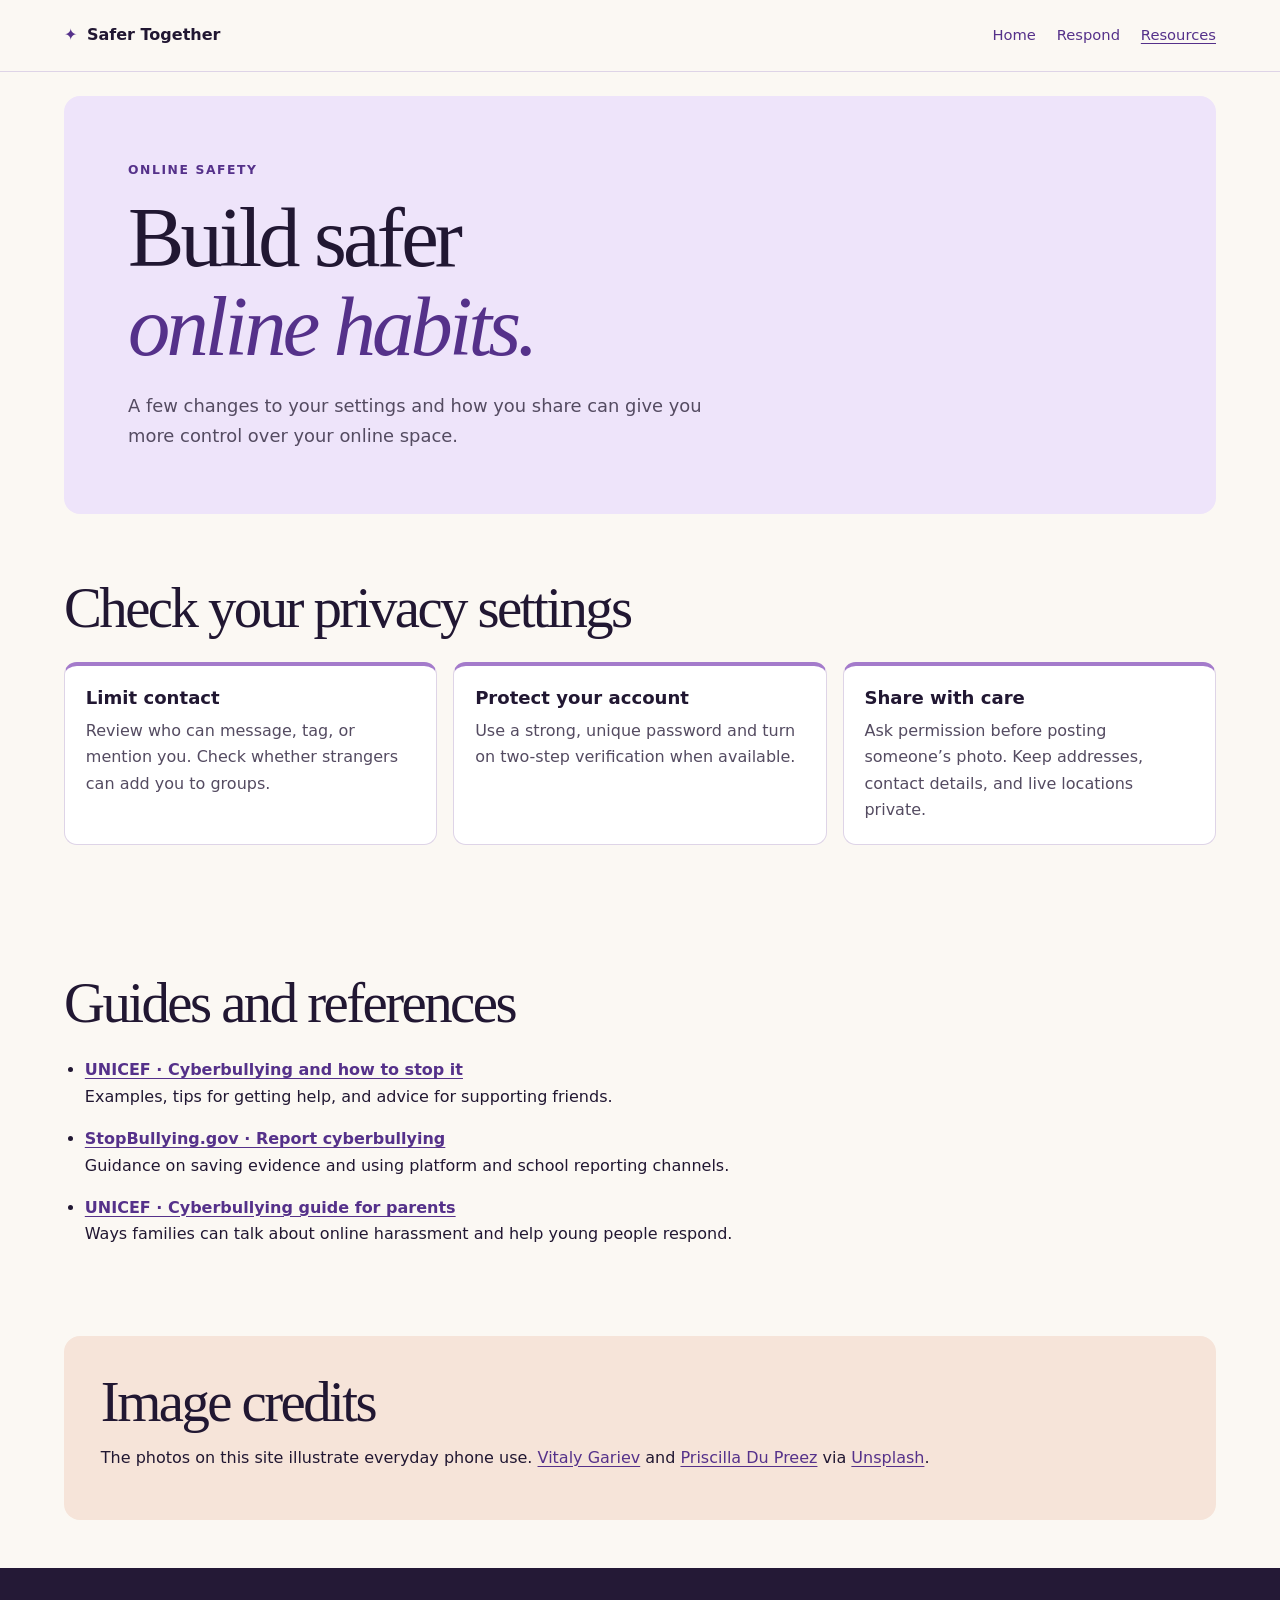
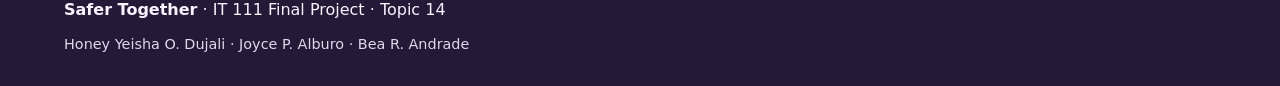
==== final-project/resources.html @ 2a522188 "new" ====
﻿<!DOCTYPE html>
<html lang="en">
<head>
  <meta charset="utf-8">
  <meta name="viewport" content="width=device-width, initial-scale=1">
  <meta name="description" content="An IT 111 student guide to cyberbullying prevention and online safety.">
  <title>Resources | Safer Together</title>
  <link rel="stylesheet" href="style.css">
</head>
<body>
  <a class="skip" href="#main">Skip to content</a>
  <header class="site-header">
    <div class="wrap header-inner">
      <a class="brand" href="index.html"><span aria-hidden="true">✦</span> Safer Together</a>
      <nav aria-label="Main navigation"><a href="index.html">Home</a> <a href="respond.html">Respond</a> <a href="resources.html" aria-current="page">Resources</a></nav>
    </div>
  </header>
  <main id="main">
<header class="page-intro wrap"><p class="eyebrow">Online safety</p><h1>Build safer <em>online habits.</em></h1><p>A few changes to your settings and how you share can give you more control over your online space.</p></header>
<section class="section wrap"><h2>Check your privacy settings</h2><div class="cards"><article><h3>Limit contact</h3><p>Review who can message, tag, or mention you. Check whether strangers can add you to groups.</p></article><article><h3>Protect your account</h3><p>Use a strong, unique password and turn on two-step verification when available.</p></article><article><h3>Share with care</h3><p>Ask permission before posting someone’s photo. Keep addresses, contact details, and live locations private.</p></article></div></section>
<section class="section wrap"><h2>Guides and references</h2><ul class="sources"><li><a href="https://www.unicef.org/stories/how-to-stop-cyberbullying">UNICEF · Cyberbullying and how to stop it</a><p>Examples, tips for getting help, and advice for supporting friends.</p></li><li><a href="https://www.stopbullying.gov/cyberbullying/how-to-report">StopBullying.gov · Report cyberbullying</a><p>Guidance on saving evidence and using platform and school reporting channels.</p></li><li><a href="https://www.unicef.org/lac/en/parenting-lac/security-protection/cyberbullying-what-is-how-stop-guide-parents">UNICEF · Cyberbullying guide for parents</a><p>Ways families can talk about online harassment and help young people respond.</p></li></ul></section>
<section class="callout wrap"><h2>Image credits</h2><p>The photos on this site illustrate everyday phone use. <a href="https://unsplash.com/photos/two-students-looking-at-a-smartphone-in-class-jIZnT7iqars">Vitaly Gariev</a> and <a href="https://unsplash.com/photos/two-girls-sitting-on-a-rock-looking-at-a-cell-phone-cIDHaTKKteg">Priscilla Du Preez</a> via <a href="https://unsplash.com/license">Unsplash</a>.</p></section>
  </main>
  <footer class="site-footer">
    <div class="wrap">
      <p><strong>Safer Together</strong> · IT 111 Final Project · Topic 14</p>
      <p>Honey Yeisha O. Dujali · Joyce P. Alburo · Bea R. Andrade</p>
    </div>
  </footer>
</body>
</html>
---- final-project/style.css ----
﻿:root {
  color-scheme: light;
  --ink: #211732;
  --muted: #544b61;
  --purple: #55318a;
  --paper: #fbf8f3;
  --lavender: #eee4fa;
  --line: #ded4e7;
}
* { box-sizing: border-box; }
body { margin: 0; color: var(--ink); background: var(--paper); font: 1rem/1.65 system-ui, sans-serif; }
a { color: var(--purple); text-underline-offset: .2em; }
a:hover { text-decoration-thickness: .15em; }
a:focus-visible { outline: 3px solid #914eca; outline-offset: 4px; }
h1, h2, h3, p, figure { margin: 0; }
p + p { margin-top: .65rem; }
h1, h2 { font-family: Georgia, serif; font-weight: 500; line-height: 1.06; letter-spacing: -.045em; }
h1 { font-size: clamp(2.6rem, 6.6vw, 6rem); }
h1 em { display: block; color: var(--purple); font-weight: inherit; }
h2 { font-size: clamp(2rem, 4.5vw, 3.55rem); }
h3 { font-size: 1.13rem; line-height: 1.25; }

img { display: block; width: 100%; height: auto; }

.wrap { width: min(72rem, calc(100% - 2rem)); margin-inline: auto;}

.skip { position: absolute; top: .5rem; left: .5rem; transform: translateY(-200%); background: white; padding: .5rem 1rem; z-index: 1; }
.skip:focus { transform: none; }
.site-header { background: var(--paper); border-bottom: 1px solid var(--line); }
.header-inner, nav, .actions { display: flex; flex-wrap: wrap; align-items: center; gap: .75rem 1.3rem; }
.header-inner { justify-content: space-between; padding-block: 1.1rem; }
.brand { font-weight: 800; color: var(--ink); text-decoration: none; }
.brand span { color: var(--purple); margin-right: .25rem; }
nav a { font-size: .92rem; padding-block: .35rem; text-decoration: none; }
nav a[aria-current="page"], nav a:hover { text-decoration: underline; }
.hero { display: grid; grid-template-columns: 1.06fr 1fr; gap: clamp(1.5rem, 5vw, 5rem); align-items: center; max-width: 90rem; margin: auto; padding: clamp(2rem, 5vw, 5rem) max(1rem, calc((100% - 72rem) / 2)); background: var(--lavender); }
.hero img { aspect-ratio: 5 / 4; object-fit: cover; border-radius: 1.4rem 1.4rem .35rem 1.4rem; }
figcaption { margin-top: .4rem; color: var(--muted); font-size: .82rem; }
.eyebrow { color: var(--purple); font-size: .77rem; font-weight: 800; letter-spacing: .13em; text-transform: uppercase; margin-bottom: .8rem; }
.hero-copy > p:not(.eyebrow), .page-intro > p:not(.eyebrow) { margin-top: 1.2rem; max-width: 36rem; font-size: 1.12rem; color: var(--muted); }
.actions { margin-top: 1.6rem; }
.button { display: inline-flex; align-items: center; gap: .65rem; background: var(--purple); color: white; padding: .75rem 1rem; border-radius: .45rem; text-decoration: none; font-weight: 700; }
.button:hover { background: #3f206b; }
.text-link { font-weight: 650; }
.section { padding-block: clamp(1.9rem, 5vw, 4rem); }
.intro { max-width: 46rem; }
.intro > p:last-child, .split p:not(.eyebrow) { margin-top: .9rem; }
.cards { display: grid; grid-template-columns: repeat(3, minmax(0, 1fr)); gap: 1rem; margin-top: 1.5rem; }
.cards article { background: white; border: 1px solid var(--line); border-top: .3rem solid #a47bcb; padding: 1.3rem; border-radius: .8rem; }
.cards p, .steps p { margin-top: .5rem; color: var(--muted); }
.callout { margin-bottom: 3rem; padding: clamp(1.2rem, 3vw, 2.3rem); background: #f6e4d9; border-radius: 1rem; }
.callout p { margin: .75rem 0; max-width: 55rem; }
.page-intro { margin-top: 1.5rem; padding: clamp(1.6rem, 5vw, 4rem); background: var(--lavender); border-radius: 1rem; }
.steps { list-style: decimal-leading-zero; padding-left: 2.1rem; max-width: 48rem; }
.steps li { padding: .85rem .4rem; border-bottom: 1px solid var(--line); }
.steps li::marker { color: var(--purple); font-weight: 800; }
.split { display: grid; grid-template-columns: 1fr 1fr; gap: 2rem; align-items: center; }
.split img { border-radius: 1rem; }
.split a { display: inline-block; margin-top: .6rem; }
.sources { padding-left: 1.3rem; }
.sources li { padding-block: .5rem; }
.sources a { font-weight: 700; }
.site-footer { padding-block: 1.8rem; background: #241936; color: #f9f3ff; }
.site-footer p:last-child { font-size: .9rem; color: #e3d7ef; }
@media (max-width: 45rem) {
  .hero, .cards, .split { grid-template-columns: 1fr; }
  .hero img { aspect-ratio: 16 / 10; }
}
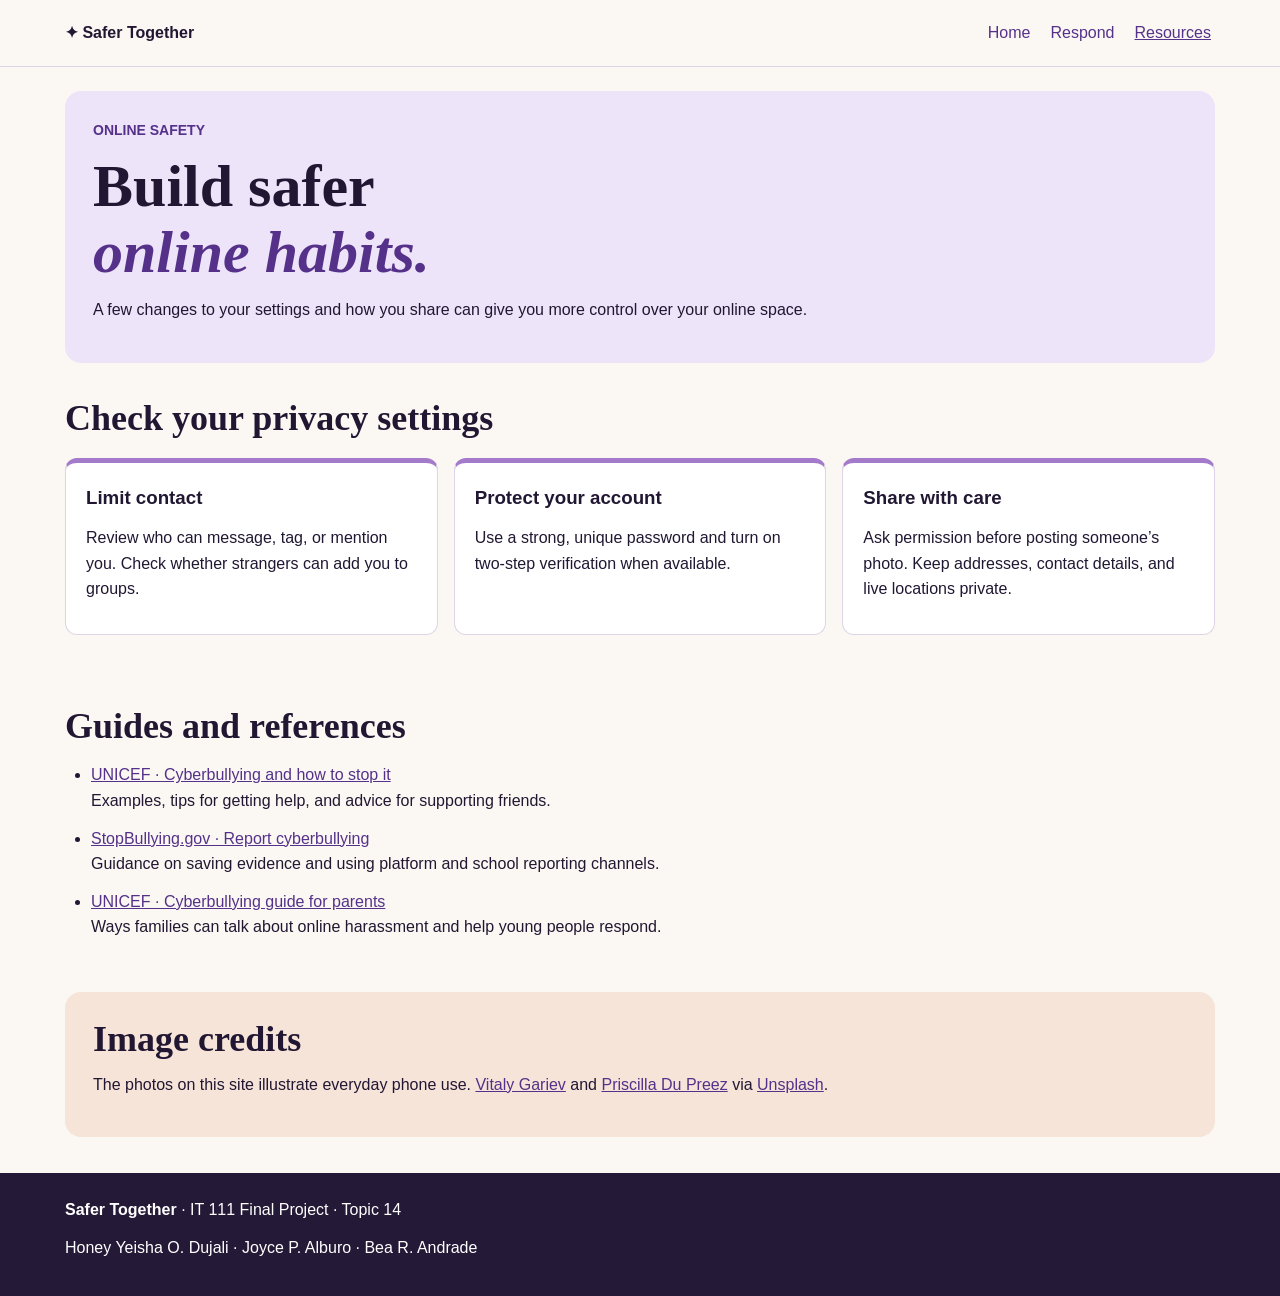
==== commit d1bc166d: "new" ====
--- a/final-project/resources.html
+++ b/final-project/resources.html
@@ -1,32 +1,78 @@
 ﻿<!DOCTYPE html>
 <html lang="en">
-<head>
-  <meta charset="utf-8">
-  <meta name="viewport" content="width=device-width, initial-scale=1">
-  <meta name="description" content="An IT 111 student guide to cyberbullying prevention and online safety.">
-  <title>Resources | Safer Together</title>
-  <link rel="stylesheet" href="style.css">
-</head>
-<body>
-  <a class="skip" href="#main">Skip to content</a>
-  <header class="site-header">
-    <div class="wrap header-inner">
-      <a class="brand" href="index.html"><span aria-hidden="true">✦</span> Safer Together</a>
-      <nav aria-label="Main navigation"><a href="index.html">Home</a> <a href="respond.html">Respond</a> <a href="resources.html" aria-current="page">Resources</a></nav>
-    </div>
-  </header>
-  <main id="main">
-<header class="page-intro wrap"><p class="eyebrow">Online safety</p><h1>Build safer <em>online habits.</em></h1><p>A few changes to your settings and how you share can give you more control over your online space.</p></header>
-<section class="section wrap"><h2>Check your privacy settings</h2><div class="cards"><article><h3>Limit contact</h3><p>Review who can message, tag, or mention you. Check whether strangers can add you to groups.</p></article><article><h3>Protect your account</h3><p>Use a strong, unique password and turn on two-step verification when available.</p></article><article><h3>Share with care</h3><p>Ask permission before posting someone’s photo. Keep addresses, contact details, and live locations private.</p></article></div></section>
-<section class="section wrap"><h2>Guides and references</h2><ul class="sources"><li><a href="https://www.unicef.org/stories/how-to-stop-cyberbullying">UNICEF · Cyberbullying and how to stop it</a><p>Examples, tips for getting help, and advice for supporting friends.</p></li><li><a href="https://www.stopbullying.gov/cyberbullying/how-to-report">StopBullying.gov · Report cyberbullying</a><p>Guidance on saving evidence and using platform and school reporting channels.</p></li><li><a href="https://www.unicef.org/lac/en/parenting-lac/security-protection/cyberbullying-what-is-how-stop-guide-parents">UNICEF · Cyberbullying guide for parents</a><p>Ways families can talk about online harassment and help young people respond.</p></li></ul></section>
-<section class="callout wrap"><h2>Image credits</h2><p>The photos on this site illustrate everyday phone use. <a href="https://unsplash.com/photos/two-students-looking-at-a-smartphone-in-class-jIZnT7iqars">Vitaly Gariev</a> and <a href="https://unsplash.com/photos/two-girls-sitting-on-a-rock-looking-at-a-cell-phone-cIDHaTKKteg">Priscilla Du Preez</a> via <a href="https://unsplash.com/license">Unsplash</a>.</p></section>
-  </main>
-  <footer class="site-footer">
-    <div class="wrap">
-      <p><strong>Safer Together</strong> · IT 111 Final Project · Topic 14</p>
-      <p>Honey Yeisha O. Dujali · Joyce P. Alburo · Bea R. Andrade</p>
-    </div>
-  </footer>
-</body>
+  <!-- Page setup. The title names the browser tab and the link loads our shared CSS. -->
+  <head>
+    <meta charset="utf-8">
+    <meta name="viewport" content="width=device-width, initial-scale=1">
+    <meta name="description" content="An IT 111 student guide to cyberbullying prevention and online safety.">
+    <title>Resources | Safer Together</title>
+    <link rel="stylesheet" href="style.css">
+  </head>
+  <body>
+    <a class="skip" href="#main">Skip to content</a>
+    <!-- Site navigation. Each link opens another HTML page. -->
+    <header class="site-header">
+      <div class="wrap header-inner">
+        <a class="brand" href="index.html"><span aria-hidden="true">✦</span> Safer Together</a>
+        <nav aria-label="Main navigation">
+          <a href="index.html">Home</a>
+          <a href="respond.html">Respond</a>
+          <a href="resources.html" class="current" aria-current="page">Resources</a>
+        </nav>
+      </div>
+    </header>
+    <!-- Main content unique to this page. -->
+    <main id="main">
+      <header class="page-intro wrap">
+        <p class="eyebrow">Online safety</p>
+        <h1>Build safer <em>online habits.</em></h1>
+        <p>A few changes to your settings and how you share can give you more control over your online space.</p>
+      </header>
+      <section class="section wrap">
+        <h2>Check your privacy settings</h2>
+        <!-- Three articles with online safety tips. -->
+        <div class="cards">
+          <article>
+            <h3>Limit contact</h3>
+            <p>Review who can message, tag, or mention you. Check whether strangers can add you to groups.</p>
+          </article>
+          <article>
+            <h3>Protect your account</h3>
+            <p>Use a strong, unique password and turn on two-step verification when available.</p>
+          </article>
+          <article>
+            <h3>Share with care</h3>
+            <p>Ask permission before posting someone’s photo. Keep addresses, contact details, and live locations private.</p>
+          </article>
+        </div>
+      </section>
+      <section class="section wrap">
+        <h2>Guides and references</h2>
+        <!-- A bulleted list of references and guides. -->
+        <ul class="sources">
+          <li>
+            <a href="https://www.unicef.org/stories/how-to-stop-cyberbullying">UNICEF · Cyberbullying and how to stop it</a><p>Examples, tips for getting help, and advice for supporting friends.</p>
+          </li>
+          <li>
+            <a href="https://www.stopbullying.gov/cyberbullying/how-to-report">StopBullying.gov · Report cyberbullying</a><p>Guidance on saving evidence and using platform and school reporting channels.</p>
+          </li>
+          <li>
+            <a href="https://www.unicef.org/lac/en/parenting-lac/security-protection/cyberbullying-what-is-how-stop-guide-parents">UNICEF · Cyberbullying guide for parents</a><p>Ways families can talk about online harassment and help young people respond.</p>
+          </li>
+        </ul>
+      </section>
+      <!-- Image credits with links to the original photos. -->
+      <section class="callout wrap">
+        <h2>Image credits</h2>
+        <p>The photos on this site illustrate everyday phone use. <a href="https://unsplash.com/photos/two-students-looking-at-a-smartphone-in-class-jIZnT7iqars">Vitaly Gariev</a> and <a href="https://unsplash.com/photos/two-girls-sitting-on-a-rock-looking-at-a-cell-phone-cIDHaTKKteg">Priscilla Du Preez</a> via <a href="https://unsplash.com/license">Unsplash</a>.</p>
+      </section>
+    </main>
+    <!-- Project title and group members. -->
+    <footer class="site-footer">
+      <div class="wrap">
+        <p><strong>Safer Together</strong> · IT 111 Final Project · Topic 14</p>
+        <p>Honey Yeisha O. Dujali · Joyce P. Alburo · Bea R. Andrade</p>
+      </div>
+    </footer>
+  </body>
 </html>
-
--- a/final-project/style.css
+++ b/final-project/style.css
@@ -1,69 +1,235 @@
-﻿:root {
-  color-scheme: light;
-  --ink: #211732;
-  --muted: #544b61;
-  --purple: #55318a;
-  --paper: #fbf8f3;
-  --lavender: #eee4fa;
-  --line: #ded4e7;
-}
-* { box-sizing: border-box; }
-body { margin: 0; color: var(--ink); background: var(--paper); font: 1rem/1.65 system-ui, sans-serif; }
-a { color: var(--purple); text-underline-offset: .2em; }
-a:hover { text-decoration-thickness: .15em; }
-a:focus-visible { outline: 3px solid #914eca; outline-offset: 4px; }
-h1, h2, h3, p, figure { margin: 0; }
-p + p { margin-top: .65rem; }
-h1, h2 { font-family: Georgia, serif; font-weight: 500; line-height: 1.06; letter-spacing: -.045em; }
-h1 { font-size: clamp(2.6rem, 6.6vw, 6rem); }
-h1 em { display: block; color: var(--purple); font-weight: inherit; }
-h2 { font-size: clamp(2rem, 4.5vw, 3.55rem); }
-h3 { font-size: 1.13rem; line-height: 1.25; }
-
-img { display: block; width: 100%; height: auto; }
-
-.wrap { width: min(72rem, calc(100% - 2rem)); margin-inline: auto;}
-
-.skip { position: absolute; top: .5rem; left: .5rem; transform: translateY(-200%); background: white; padding: .5rem 1rem; z-index: 1; }
-.skip:focus { transform: none; }
-.site-header { background: var(--paper); border-bottom: 1px solid var(--line); }
-.header-inner, nav, .actions { display: flex; flex-wrap: wrap; align-items: center; gap: .75rem 1.3rem; }
-.header-inner { justify-content: space-between; padding-block: 1.1rem; }
-.brand { font-weight: 800; color: var(--ink); text-decoration: none; }
-.brand span { color: var(--purple); margin-right: .25rem; }
-nav a { font-size: .92rem; padding-block: .35rem; text-decoration: none; }
-nav a[aria-current="page"], nav a:hover { text-decoration: underline; }
-.hero { display: grid; grid-template-columns: 1.06fr 1fr; gap: clamp(1.5rem, 5vw, 5rem); align-items: center; max-width: 90rem; margin: auto; padding: clamp(2rem, 5vw, 5rem) max(1rem, calc((100% - 72rem) / 2)); background: var(--lavender); }
-.hero img { aspect-ratio: 5 / 4; object-fit: cover; border-radius: 1.4rem 1.4rem .35rem 1.4rem; }
-figcaption { margin-top: .4rem; color: var(--muted); font-size: .82rem; }
-.eyebrow { color: var(--purple); font-size: .77rem; font-weight: 800; letter-spacing: .13em; text-transform: uppercase; margin-bottom: .8rem; }
-.hero-copy > p:not(.eyebrow), .page-intro > p:not(.eyebrow) { margin-top: 1.2rem; max-width: 36rem; font-size: 1.12rem; color: var(--muted); }
-.actions { margin-top: 1.6rem; }
-.button { display: inline-flex; align-items: center; gap: .65rem; background: var(--purple); color: white; padding: .75rem 1rem; border-radius: .45rem; text-decoration: none; font-weight: 700; }
-.button:hover { background: #3f206b; }
-.text-link { font-weight: 650; }
-.section { padding-block: clamp(1.9rem, 5vw, 4rem); }
-.intro { max-width: 46rem; }
-.intro > p:last-child, .split p:not(.eyebrow) { margin-top: .9rem; }
-.cards { display: grid; grid-template-columns: repeat(3, minmax(0, 1fr)); gap: 1rem; margin-top: 1.5rem; }
-.cards article { background: white; border: 1px solid var(--line); border-top: .3rem solid #a47bcb; padding: 1.3rem; border-radius: .8rem; }
-.cards p, .steps p { margin-top: .5rem; color: var(--muted); }
-.callout { margin-bottom: 3rem; padding: clamp(1.2rem, 3vw, 2.3rem); background: #f6e4d9; border-radius: 1rem; }
-.callout p { margin: .75rem 0; max-width: 55rem; }
-.page-intro { margin-top: 1.5rem; padding: clamp(1.6rem, 5vw, 4rem); background: var(--lavender); border-radius: 1rem; }
-.steps { list-style: decimal-leading-zero; padding-left: 2.1rem; max-width: 48rem; }
-.steps li { padding: .85rem .4rem; border-bottom: 1px solid var(--line); }
-.steps li::marker { color: var(--purple); font-weight: 800; }
-.split { display: grid; grid-template-columns: 1fr 1fr; gap: 2rem; align-items: center; }
-.split img { border-radius: 1rem; }
-.split a { display: inline-block; margin-top: .6rem; }
-.sources { padding-left: 1.3rem; }
-.sources li { padding-block: .5rem; }
-.sources a { font-weight: 700; }
-.site-footer { padding-block: 1.8rem; background: #241936; color: #f9f3ff; }
-.site-footer p:last-child { font-size: .9rem; color: #e3d7ef; }
-@media (max-width: 45rem) {
-  .hero, .cards, .split { grid-template-columns: 1fr; }
-  .hero img { aspect-ratio: 16 / 10; }
-}
-
+﻿/* Shared styles for text, links, and images. */
+* {
+  box-sizing: border-box;
+}
+
+body {
+  margin: 0;
+  background-color: #fbf8f3;
+  color: #211732;
+  font-family: Arial, sans-serif;
+  line-height: 1.6;
+}
+
+a {
+  color: #55318a;
+}
+
+a:focus {
+  outline: 3px solid #914eca;
+  outline-offset: 3px;
+}
+
+h1, h2, h3, p, figure {
+  margin: 0 0 12px;
+}
+
+h1, h2 {
+  font-family: Georgia, serif;
+  line-height: 1.1;
+}
+
+h1 {
+  font-size: 60px;
+}
+
+h1 em {
+  display: block;
+  color: #55318a;
+}
+
+h2 {
+  font-size: 36px;
+}
+
+img {
+  display: block;
+  width: 100%;
+  height: auto;
+  border-radius: 16px;
+}
+
+figcaption {
+  margin-top: 6px;
+  color: #544b61;
+  font-size: 14px;
+}
+
+/* Page width and centering. */
+.wrap {
+  width: 92%;
+  max-width: 1150px;
+  margin-left: auto;
+  margin-right: auto;
+}
+
+/* Keyboard navigation. The skip link appears when focused. */
+.skip {
+  position: absolute;
+  top: -100px;
+  left: 12px;
+  padding: 8px 16px;
+  background-color: white;
+}
+
+.skip:focus {
+  top: 8px;
+}
+
+/* Header and navigation layout. */
+.site-header {
+  border-bottom: 1px solid #ded4e7;
+}
+
+.header-inner, nav, .actions {
+  display: flex;
+  flex-wrap: wrap;
+  align-items: center;
+  gap: 12px;
+}
+
+.header-inner {
+  justify-content: space-between;
+  padding: 16px 0;
+}
+
+.brand {
+  color: #211732;
+  font-weight: bold;
+  text-decoration: none;
+}
+
+nav a {
+  padding: 4px;
+  text-decoration: none;
+}
+
+nav .current, nav a:hover {
+  text-decoration: underline;
+}
+
+/* Introduction and photo layouts. Flexbox puts text and photos side by side. */
+.hero {
+  background-color: #eee4fa;
+}
+
+.hero-layout, .split {
+  display: flex;
+  align-items: center;
+  gap: 32px;
+}
+
+.hero-layout {
+  padding: 48px 0;
+}
+
+.hero-copy, .photo, .support-copy {
+  width: 50%;
+}
+
+/* Introduction labels and action buttons. */
+.eyebrow {
+  color: #55318a;
+  font-size: 14px;
+  font-weight: bold;
+  text-transform: uppercase;
+}
+
+.actions {
+  margin-top: 20px;
+}
+
+.button {
+  display: inline-block;
+  padding: 10px 15px;
+  background-color: #55318a;
+  color: white;
+  border-radius: 6px;
+  font-weight: bold;
+  text-decoration: none;
+}
+
+.button:hover {
+  background-color: #3f206b;
+}
+
+/* Content spacing, cards, and callout boxes. */
+.section {
+  padding: 36px 0;
+}
+
+.intro, .steps {
+  max-width: 750px;
+}
+
+.cards {
+  display: flex;
+  gap: 16px;
+  margin-top: 20px;
+}
+
+.cards article {
+  flex: 1;
+  padding: 20px;
+  border: 1px solid #ded4e7;
+  border-top: 5px solid #a47bcb;
+  border-radius: 12px;
+  background-color: white;
+}
+
+.callout, .page-intro {
+  padding: 28px;
+  border-radius: 16px;
+}
+
+.callout {
+  margin-bottom: 36px;
+  background-color: #f6e4d9;
+}
+
+.page-intro {
+  margin-top: 24px;
+  background-color: #eee4fa;
+}
+
+/* Lists on the Respond and Resources pages. */
+.steps, .sources {
+  padding-left: 26px;
+}
+
+.steps li {
+  padding: 12px 0;
+  border-bottom: 1px solid #ded4e7;
+}
+
+.sources li {
+  margin-bottom: 12px;
+}
+
+/* Footer colors and spacing. */
+.site-footer {
+  padding: 24px 0;
+  background-color: #241936;
+  color: white;
+}
+
+/* Mobile layout. Stack the columns and reduce heading sizes. */
+@media (max-width: 720px) {
+  h1 {
+    font-size: 42px;
+  }
+
+  h2 {
+    font-size: 30px;
+  }
+
+  .hero-layout, .split, .cards {
+    flex-direction: column;
+    align-items: stretch;
+  }
+
+  .hero-copy, .photo, .support-copy {
+    width: 100%;
+  }
+}
+
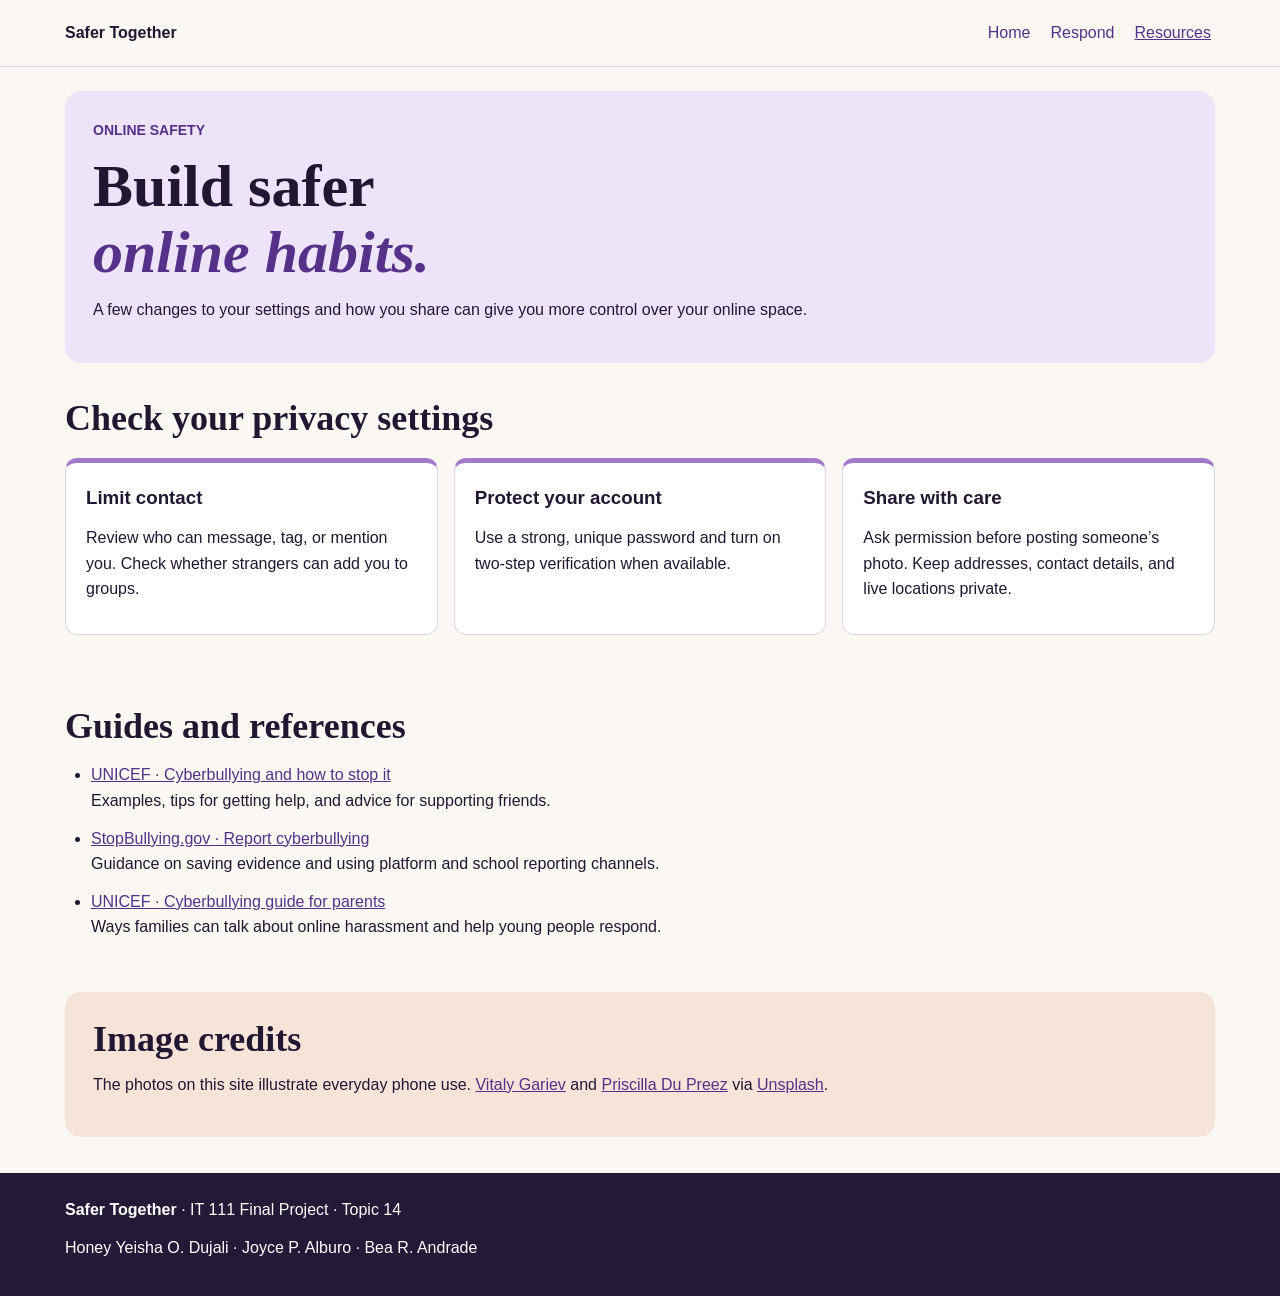
==== commit 3d018f46: "Update site headers and remove GitHub Pages workflow" ====
--- a/final-project/resources.html
+++ b/final-project/resources.html
@@ -13,7 +13,7 @@
     <!-- Site navigation. Each link opens another HTML page. -->
     <header class="site-header">
       <div class="wrap header-inner">
-        <a class="brand" href="index.html"><span aria-hidden="true">✦</span> Safer Together</a>
+        <a class="brand" href="index.html"><span aria-hidden="true"></span> Safer Together</a>
         <nav aria-label="Main navigation">
           <a href="index.html">Home</a>
           <a href="respond.html">Respond</a>
